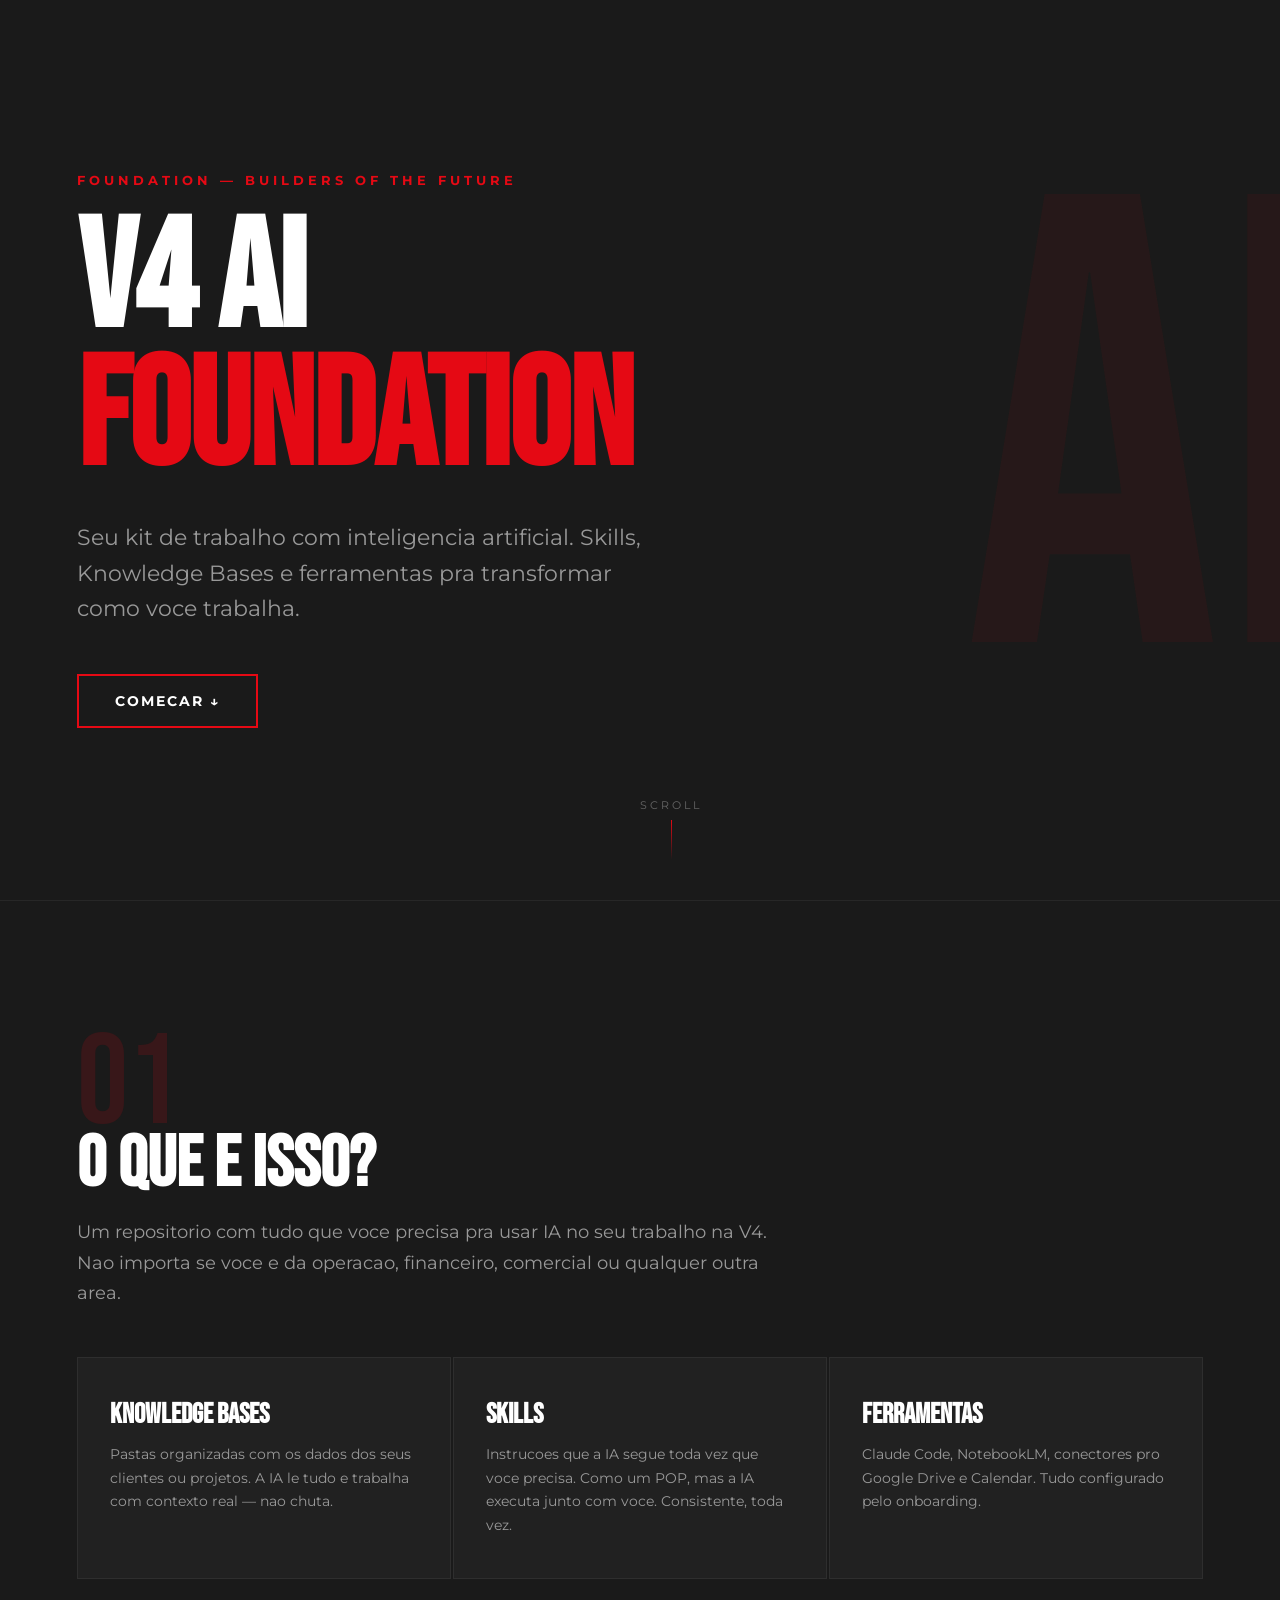
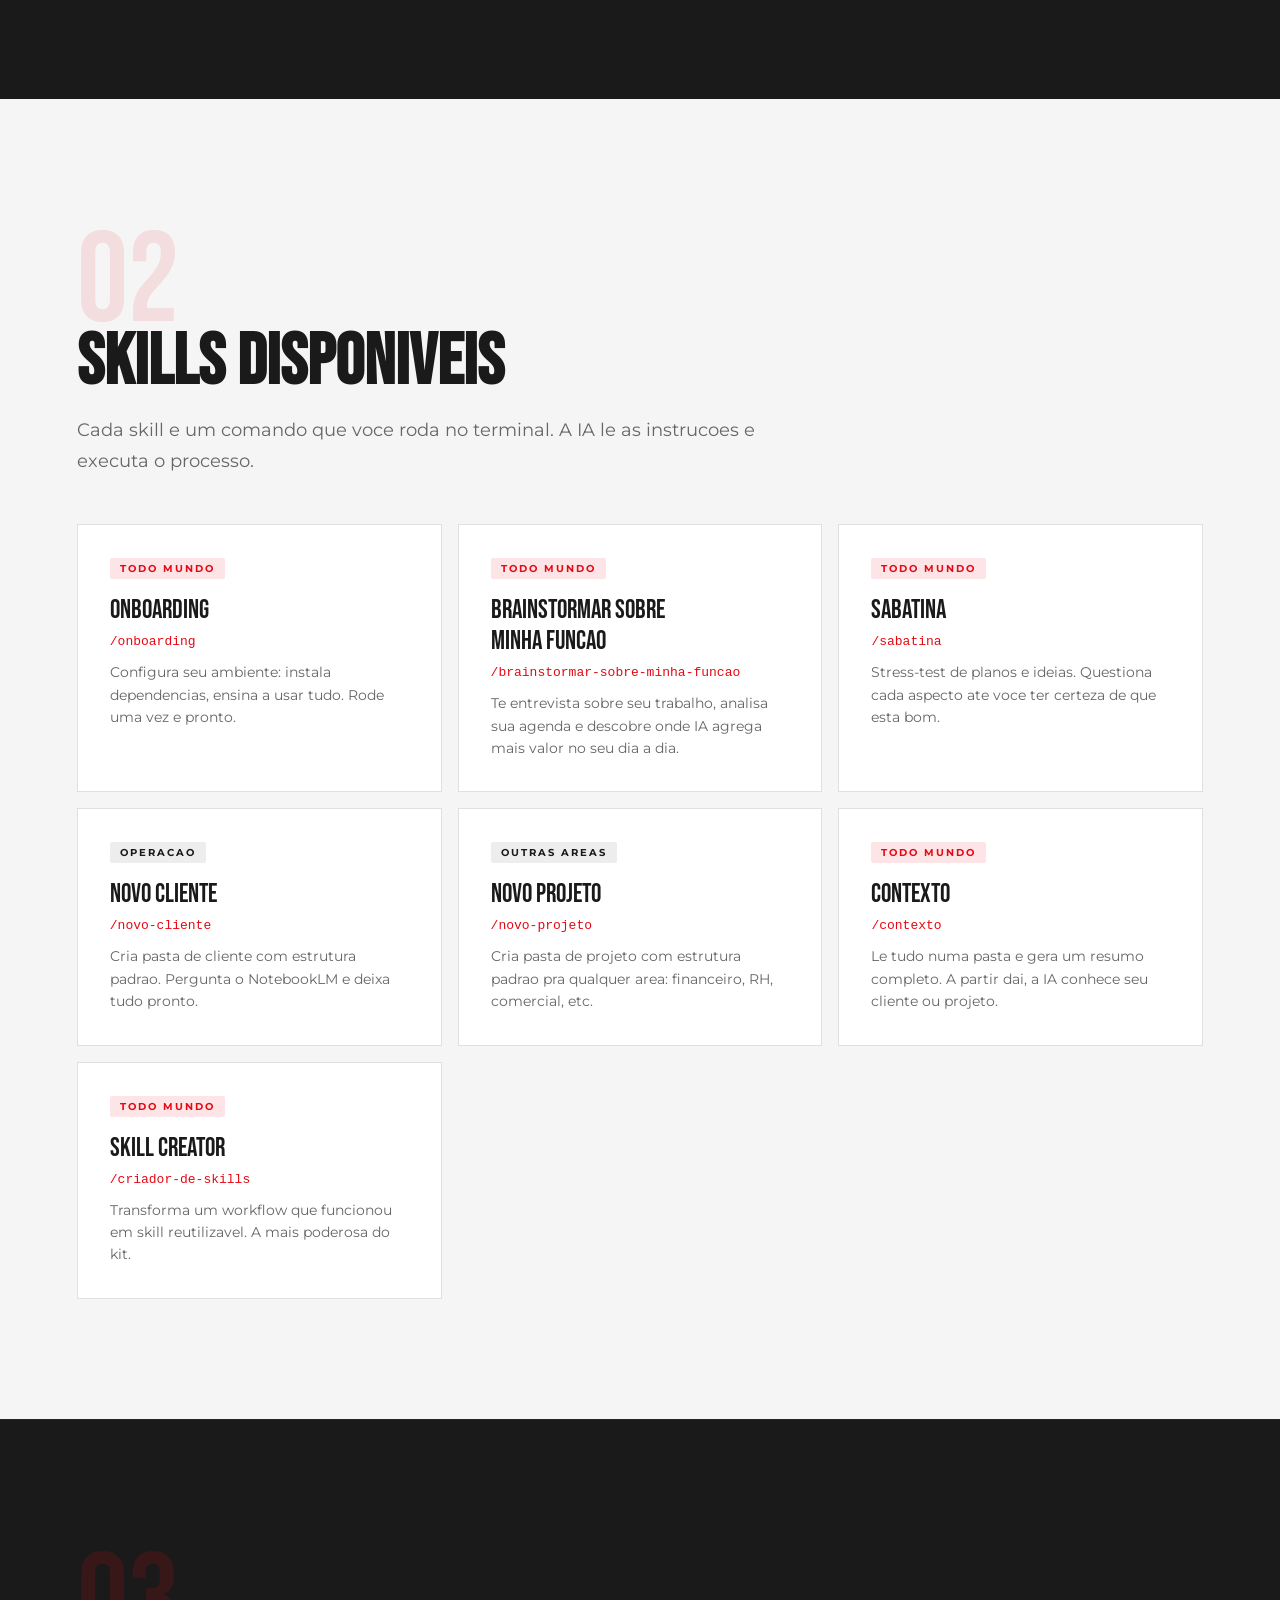
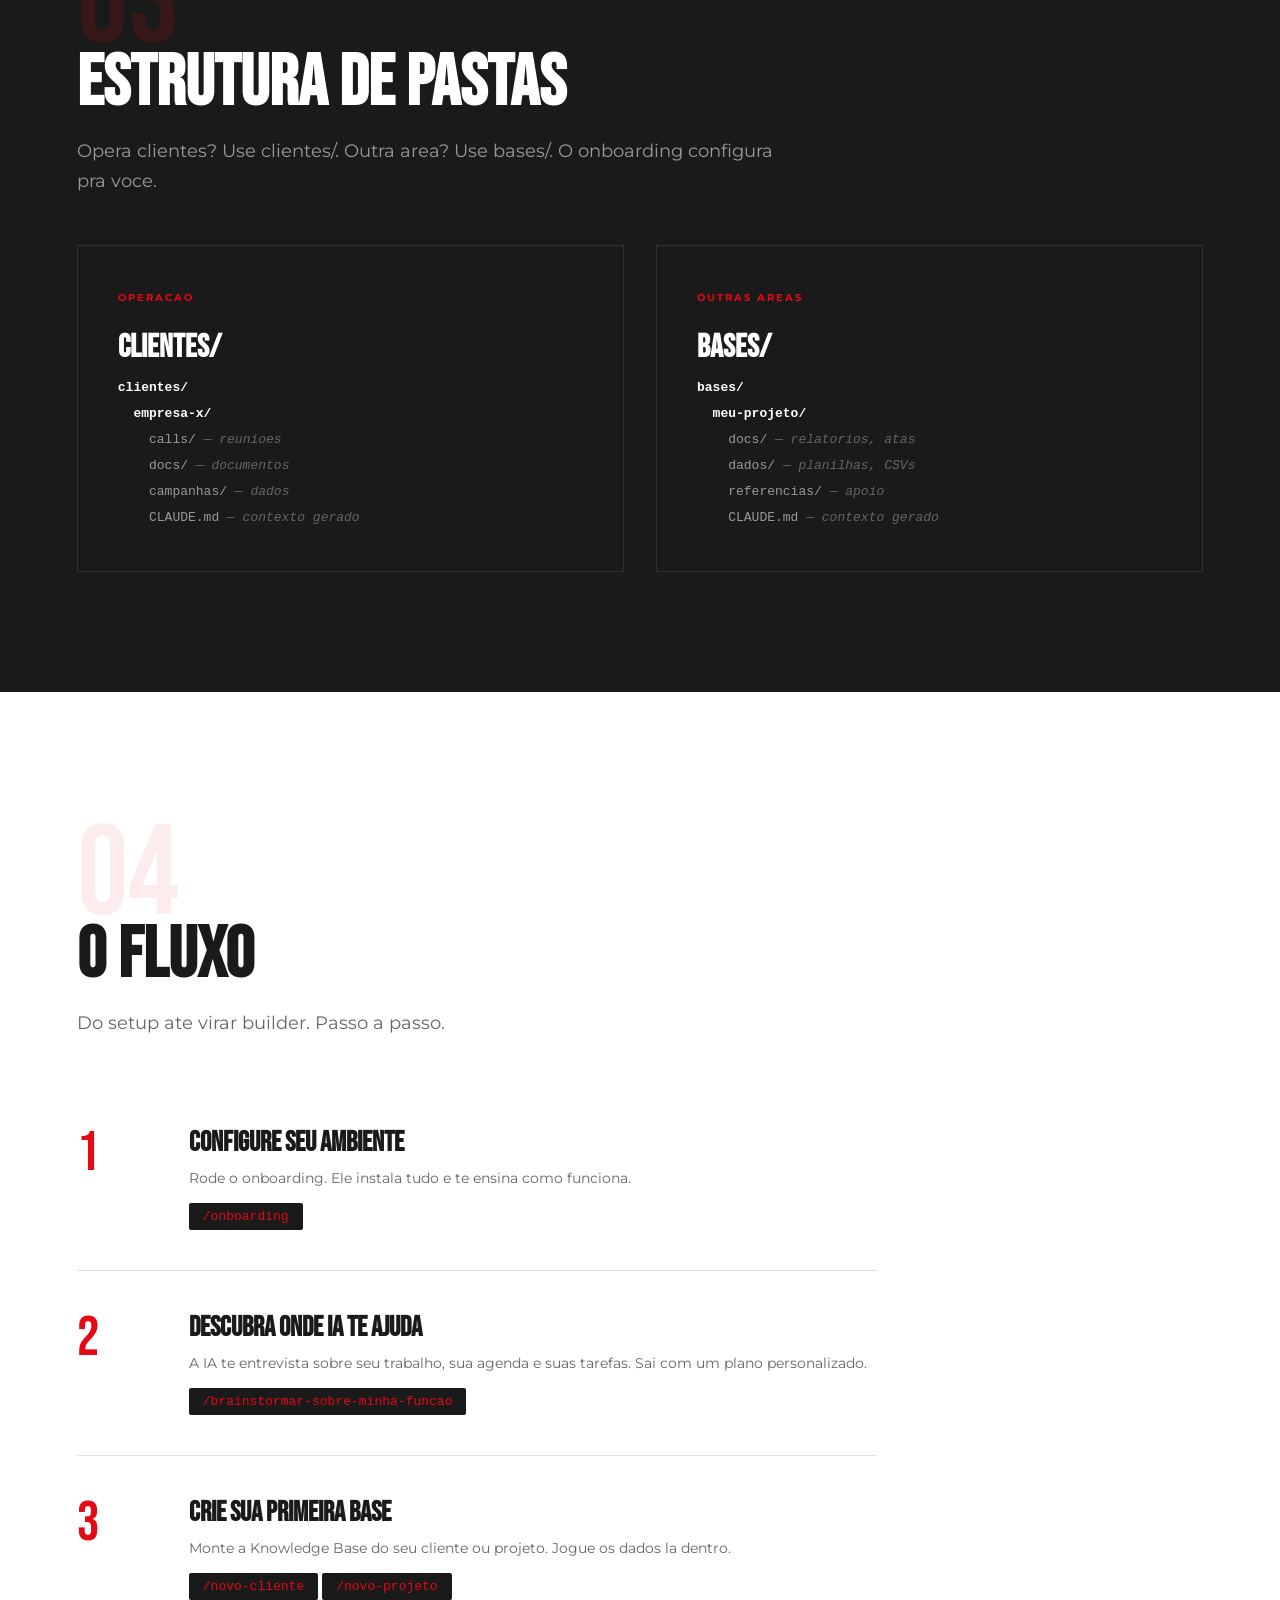
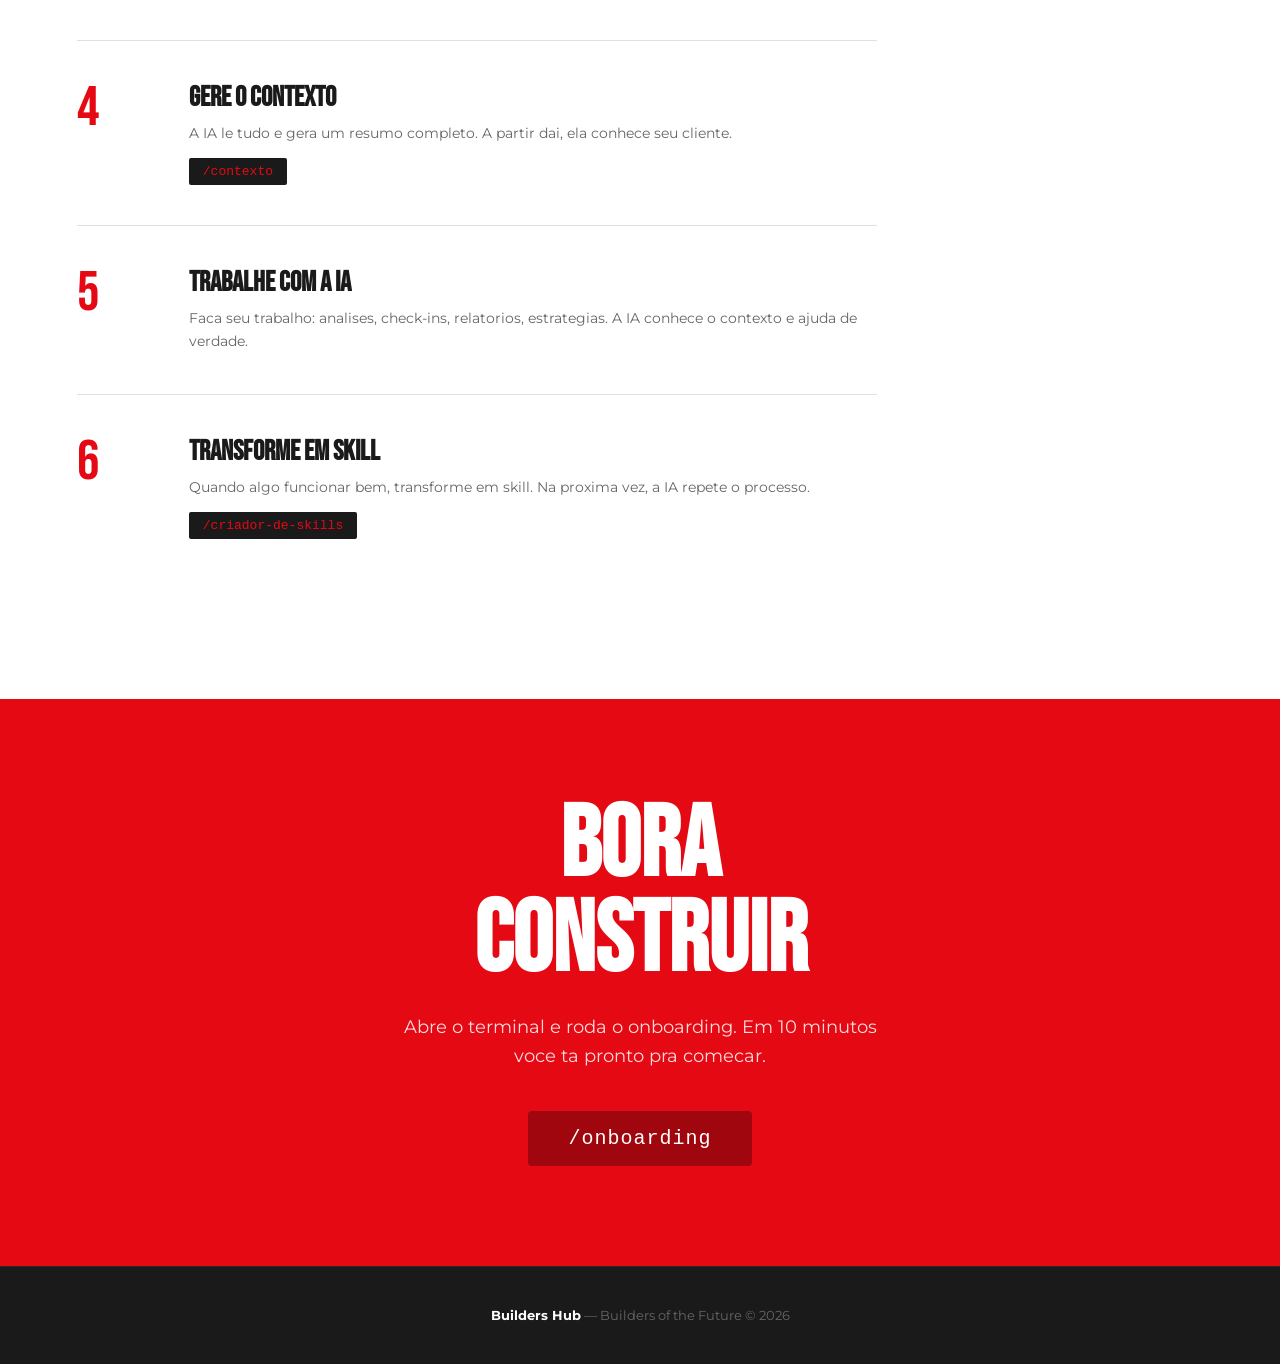
==== tutorial.html @ 8926af83 "chore: initial commit — Builders Hub Hub open-source de skills de IA da V4. Repositorio publico onde" ====
<!DOCTYPE html>
<html lang="pt-BR">
<head>
<meta charset="UTF-8">
<meta name="viewport" content="width=device-width, initial-scale=1.0">
<title>Builders Hub — Tutorial</title>
<link rel="preconnect" href="https://fonts.googleapis.com">
<link href="https://fonts.googleapis.com/css2?family=Bebas+Neue&family=Montserrat:wght@400;500;600;700;800&display=swap" rel="stylesheet">
<style>
  *, *::before, *::after { margin: 0; padding: 0; box-sizing: border-box; }

  :root {
    --white: #fff;
    --black: #1a1a1a;
    --red: #e50914;
    --gray-100: #f5f5f5;
    --gray-200: #e0e0e0;
    --gray-400: #999;
    --gray-600: #666;
    --gray-800: #333;
    --font-display: 'Bebas Neue', sans-serif;
    --font-body: 'Montserrat', sans-serif;
  }

  html { scroll-behavior: smooth; }

  body {
    font-family: var(--font-body);
    background: var(--black);
    color: var(--white);
    overflow-x: hidden;
    -webkit-font-smoothing: antialiased;
  }

  /* ═══════════ HERO ═══════════ */
  .hero {
    min-height: 100vh;
    display: flex;
    flex-direction: column;
    justify-content: center;
    padding: 60px clamp(24px, 6vw, 120px);
    position: relative;
    overflow: hidden;
  }

  .hero::before {
    content: 'AI';
    font-family: var(--font-display);
    font-size: clamp(300px, 50vw, 800px);
    color: rgba(229, 9, 20, 0.06);
    position: absolute;
    right: -5%;
    top: 50%;
    transform: translateY(-50%);
    line-height: 0.8;
    pointer-events: none;
    z-index: 0;
  }

  .hero-tag {
    font-family: var(--font-body);
    font-size: 13px;
    font-weight: 700;
    letter-spacing: 4px;
    text-transform: uppercase;
    color: var(--red);
    margin-bottom: 24px;
    position: relative;
    z-index: 1;
    opacity: 0;
    animation: fadeUp 0.6s ease forwards 0.2s;
  }

  .hero h1 {
    font-family: var(--font-display);
    font-size: clamp(64px, 12vw, 160px);
    line-height: 0.9;
    letter-spacing: -2px;
    position: relative;
    z-index: 1;
    opacity: 0;
    animation: fadeUp 0.6s ease forwards 0.4s;
  }

  .hero h1 span {
    display: block;
    color: var(--red);
  }

  .hero-desc {
    font-size: clamp(16px, 2vw, 22px);
    font-weight: 400;
    color: var(--gray-400);
    max-width: 600px;
    margin-top: 32px;
    line-height: 1.6;
    position: relative;
    z-index: 1;
    opacity: 0;
    animation: fadeUp 0.6s ease forwards 0.6s;
  }

  .hero-cta {
    margin-top: 48px;
    position: relative;
    z-index: 1;
    opacity: 0;
    animation: fadeUp 0.6s ease forwards 0.8s;
  }

  .hero-cta a {
    display: inline-flex;
    align-items: center;
    gap: 12px;
    font-family: var(--font-body);
    font-size: 14px;
    font-weight: 700;
    letter-spacing: 2px;
    text-transform: uppercase;
    color: var(--white);
    text-decoration: none;
    border: 2px solid var(--red);
    padding: 16px 36px;
    transition: all 0.3s ease;
  }

  .hero-cta a:hover {
    background: var(--red);
    transform: translateY(-2px);
  }

  .scroll-indicator {
    position: absolute;
    bottom: 40px;
    left: 50%;
    transform: translateX(-50%);
    display: flex;
    flex-direction: column;
    align-items: center;
    gap: 8px;
    opacity: 0;
    animation: fadeUp 0.6s ease forwards 1s;
  }

  .scroll-indicator span {
    font-size: 11px;
    letter-spacing: 3px;
    text-transform: uppercase;
    color: var(--gray-600);
  }

  .scroll-line {
    width: 1px;
    height: 40px;
    background: linear-gradient(to bottom, var(--red), transparent);
    animation: scrollPulse 2s ease infinite;
  }

  /* ═══════════ SECTIONS ═══════════ */
  section {
    padding: clamp(60px, 10vw, 120px) clamp(24px, 6vw, 120px);
  }

  .section-num {
    font-family: var(--font-display);
    font-size: clamp(80px, 10vw, 140px);
    color: rgba(229, 9, 20, 0.15);
    line-height: 1;
    margin-bottom: -20px;
  }

  .section-title {
    font-family: var(--font-display);
    font-size: clamp(36px, 6vw, 72px);
    line-height: 1;
    margin-bottom: 16px;
  }

  .section-subtitle {
    font-size: clamp(15px, 1.5vw, 18px);
    color: var(--gray-400);
    max-width: 700px;
    line-height: 1.7;
    margin-bottom: 48px;
  }

  /* ═══════════ WHAT IS ═══════════ */
  .what-is {
    background: var(--black);
    border-top: 1px solid rgba(255,255,255,0.06);
  }

  .what-is-grid {
    display: grid;
    grid-template-columns: repeat(auto-fit, minmax(280px, 1fr));
    gap: 2px;
    margin-top: 48px;
  }

  .what-is-card {
    background: rgba(255,255,255,0.03);
    padding: 40px 32px;
    border: 1px solid rgba(255,255,255,0.06);
    transition: all 0.3s ease;
  }

  .what-is-card:hover {
    background: rgba(229, 9, 20, 0.05);
    border-color: rgba(229, 9, 20, 0.2);
  }

  .what-is-card h3 {
    font-family: var(--font-display);
    font-size: 28px;
    margin-bottom: 12px;
  }

  .what-is-card p {
    font-size: 14px;
    color: var(--gray-400);
    line-height: 1.7;
  }

  /* ═══════════ SKILLS ═══════════ */
  .skills-section {
    background: var(--gray-100);
    color: var(--black);
  }

  .skills-section .section-num { color: rgba(229, 9, 20, 0.1); }
  .skills-section .section-subtitle { color: var(--gray-600); }

  .skills-grid {
    display: grid;
    grid-template-columns: repeat(auto-fill, minmax(320px, 1fr));
    gap: 16px;
  }

  .skill-card {
    background: var(--white);
    border: 1px solid var(--gray-200);
    padding: 32px;
    position: relative;
    overflow: hidden;
    transition: all 0.3s ease;
  }

  .skill-card:hover {
    border-color: var(--red);
    transform: translateY(-4px);
    box-shadow: 0 20px 60px rgba(0,0,0,0.08);
  }

  .skill-card::before {
    content: '';
    position: absolute;
    top: 0;
    left: 0;
    width: 4px;
    height: 100%;
    background: var(--red);
    transform: scaleY(0);
    transition: transform 0.3s ease;
    transform-origin: top;
  }

  .skill-card:hover::before { transform: scaleY(1); }

  .skill-tag {
    display: inline-block;
    font-size: 10px;
    font-weight: 700;
    letter-spacing: 2px;
    text-transform: uppercase;
    padding: 4px 10px;
    border-radius: 2px;
    margin-bottom: 16px;
  }

  .tag-todos { background: rgba(229, 9, 20, 0.1); color: var(--red); }
  .tag-ops { background: rgba(26, 26, 26, 0.08); color: var(--black); }
  .tag-avancado { background: rgba(229, 9, 20, 0.05); color: var(--gray-600); }

  .skill-name {
    font-family: var(--font-display);
    font-size: 26px;
    color: var(--black);
    margin-bottom: 8px;
  }

  .skill-cmd {
    font-family: 'SF Mono', 'Fira Code', monospace;
    font-size: 13px;
    color: var(--red);
    margin-bottom: 12px;
  }

  .skill-desc {
    font-size: 14px;
    color: var(--gray-600);
    line-height: 1.6;
  }

  /* ═══════════ STRUCTURE ═══════════ */
  .structure-section {
    background: var(--black);
    border-top: 1px solid rgba(255,255,255,0.06);
  }

  .structure-visual {
    display: grid;
    grid-template-columns: 1fr 1fr;
    gap: 32px;
    margin-top: 48px;
  }

  @media (max-width: 768px) { .structure-visual { grid-template-columns: 1fr; } }

  .structure-box {
    border: 1px solid rgba(255,255,255,0.1);
    padding: 40px;
    position: relative;
  }

  .structure-box h3 {
    font-family: var(--font-display);
    font-size: 32px;
    margin-bottom: 8px;
  }

  .structure-box .tag {
    display: inline-block;
    font-size: 10px;
    font-weight: 700;
    letter-spacing: 2px;
    text-transform: uppercase;
    color: var(--red);
    margin-bottom: 24px;
  }

  .folder-tree {
    font-family: 'SF Mono', 'Fira Code', monospace;
    font-size: 13px;
    line-height: 2;
    color: var(--gray-400);
  }

  .folder-tree .folder { color: var(--white); font-weight: 600; }
  .folder-tree .comment { color: var(--gray-600); font-style: italic; }

  /* ═══════════ FLOW ═══════════ */
  .flow-section {
    background: var(--white);
    color: var(--black);
  }

  .flow-section .section-num { color: rgba(229, 9, 20, 0.08); }
  .flow-section .section-subtitle { color: var(--gray-600); }

  .flow-steps {
    display: flex;
    flex-direction: column;
    gap: 0;
    margin-top: 48px;
    max-width: 800px;
  }

  .flow-step {
    display: grid;
    grid-template-columns: 80px 1fr;
    gap: 32px;
    padding: 40px 0;
    border-bottom: 1px solid var(--gray-200);
    position: relative;
  }

  .flow-step:last-child { border-bottom: none; }

  .step-num {
    font-family: var(--font-display);
    font-size: 56px;
    color: var(--red);
    line-height: 1;
  }

  .step-content h3 {
    font-family: var(--font-display);
    font-size: 28px;
    margin-bottom: 8px;
  }

  .step-content p {
    font-size: 14px;
    color: var(--gray-600);
    line-height: 1.7;
  }

  .step-cmd {
    display: inline-block;
    font-family: 'SF Mono', 'Fira Code', monospace;
    font-size: 13px;
    background: var(--black);
    color: var(--red);
    padding: 6px 14px;
    margin-top: 12px;
    border-radius: 2px;
  }

  /* ═══════════ CTA ═══════════ */
  .cta-section {
    background: var(--red);
    color: var(--white);
    text-align: center;
    padding: 100px clamp(24px, 6vw, 120px);
  }

  .cta-section h2 {
    font-family: var(--font-display);
    font-size: clamp(48px, 8vw, 100px);
    line-height: 0.95;
    margin-bottom: 24px;
  }

  .cta-section p {
    font-size: 18px;
    opacity: 0.85;
    max-width: 500px;
    margin: 0 auto 40px;
    line-height: 1.6;
  }

  .cta-cmd {
    font-family: 'SF Mono', 'Fira Code', monospace;
    font-size: 20px;
    background: rgba(0,0,0,0.3);
    display: inline-block;
    padding: 16px 40px;
    border-radius: 4px;
    letter-spacing: 1px;
  }

  /* ═══════════ FOOTER ═══════════ */
  footer {
    background: var(--black);
    border-top: 1px solid rgba(255,255,255,0.06);
    padding: 40px clamp(24px, 6vw, 120px);
    text-align: center;
    font-size: 13px;
    color: var(--gray-600);
  }

  footer strong { color: var(--white); }

  /* ═══════════ ANIMATIONS ═══════════ */
  @keyframes fadeUp {
    from { opacity: 0; transform: translateY(30px); }
    to { opacity: 1; transform: translateY(0); }
  }

  @keyframes scrollPulse {
    0%, 100% { opacity: 0.3; }
    50% { opacity: 1; }
  }

  .reveal {
    opacity: 0;
    transform: translateY(40px);
    transition: all 0.7s cubic-bezier(0.16, 1, 0.3, 1);
  }

  .reveal.visible {
    opacity: 1;
    transform: translateY(0);
  }
</style>
</head>
<body>

<!-- ═══════════ HERO ═══════════ -->
<div class="hero">
  <div class="hero-tag">Foundation — Builders of the Future</div>
  <h1>V4 AI<span>FOUNDATION</span></h1>
  <p class="hero-desc">Seu kit de trabalho com inteligencia artificial. Skills, Knowledge Bases e ferramentas pra transformar como voce trabalha.</p>
  <div class="hero-cta">
    <a href="#oque">Comecar &darr;</a>
  </div>
  <div class="scroll-indicator">
    <span>Scroll</span>
    <div class="scroll-line"></div>
  </div>
</div>

<!-- ═══════════ O QUE E ═══════════ -->
<section class="what-is" id="oque">
  <div class="reveal">
    <div class="section-num">01</div>
    <h2 class="section-title">O que e isso?</h2>
    <p class="section-subtitle">Um repositorio com tudo que voce precisa pra usar IA no seu trabalho na V4. Nao importa se voce e da operacao, financeiro, comercial ou qualquer outra area.</p>
  </div>
  <div class="what-is-grid reveal">
    <div class="what-is-card">
      <h3>Knowledge Bases</h3>
      <p>Pastas organizadas com os dados dos seus clientes ou projetos. A IA le tudo e trabalha com contexto real — nao chuta.</p>
    </div>
    <div class="what-is-card">
      <h3>Skills</h3>
      <p>Instrucoes que a IA segue toda vez que voce precisa. Como um POP, mas a IA executa junto com voce. Consistente, toda vez.</p>
    </div>
    <div class="what-is-card">
      <h3>Ferramentas</h3>
      <p>Claude Code, NotebookLM, conectores pro Google Drive e Calendar. Tudo configurado pelo onboarding.</p>
    </div>
  </div>
</section>

<!-- ═══════════ SKILLS ═══════════ -->
<section class="skills-section" id="skills">
  <div class="reveal">
    <div class="section-num">02</div>
    <h2 class="section-title">Skills Disponiveis</h2>
    <p class="section-subtitle">Cada skill e um comando que voce roda no terminal. A IA le as instrucoes e executa o processo.</p>
  </div>
  <div class="skills-grid reveal">
    <div class="skill-card">
      <span class="skill-tag tag-todos">Todo mundo</span>
      <div class="skill-name">Onboarding</div>
      <div class="skill-cmd">/onboarding</div>
      <p class="skill-desc">Configura seu ambiente: instala dependencias, ensina a usar tudo. Rode uma vez e pronto.</p>
    </div>
    <div class="skill-card">
      <span class="skill-tag tag-todos">Todo mundo</span>
      <div class="skill-name">Brainstormar sobre<br>Minha Funcao</div>
      <div class="skill-cmd">/brainstormar-sobre-minha-funcao</div>
      <p class="skill-desc">Te entrevista sobre seu trabalho, analisa sua agenda e descobre onde IA agrega mais valor no seu dia a dia.</p>
    </div>
    <div class="skill-card">
      <span class="skill-tag tag-todos">Todo mundo</span>
      <div class="skill-name">Sabatina</div>
      <div class="skill-cmd">/sabatina</div>
      <p class="skill-desc">Stress-test de planos e ideias. Questiona cada aspecto ate voce ter certeza de que esta bom.</p>
    </div>
    <div class="skill-card">
      <span class="skill-tag tag-ops">Operacao</span>
      <div class="skill-name">Novo Cliente</div>
      <div class="skill-cmd">/novo-cliente</div>
      <p class="skill-desc">Cria pasta de cliente com estrutura padrao. Pergunta o NotebookLM e deixa tudo pronto.</p>
    </div>
    <div class="skill-card">
      <span class="skill-tag tag-ops">Outras areas</span>
      <div class="skill-name">Novo Projeto</div>
      <div class="skill-cmd">/novo-projeto</div>
      <p class="skill-desc">Cria pasta de projeto com estrutura padrao pra qualquer area: financeiro, RH, comercial, etc.</p>
    </div>
    <div class="skill-card">
      <span class="skill-tag tag-todos">Todo mundo</span>
      <div class="skill-name">Contexto</div>
      <div class="skill-cmd">/contexto</div>
      <p class="skill-desc">Le tudo numa pasta e gera um resumo completo. A partir dai, a IA conhece seu cliente ou projeto.</p>
    </div>
    <div class="skill-card">
      <span class="skill-tag tag-todos">Todo mundo</span>
      <div class="skill-name">Skill Creator</div>
      <div class="skill-cmd">/criador-de-skills</div>
      <p class="skill-desc">Transforma um workflow que funcionou em skill reutilizavel. A mais poderosa do kit.</p>
    </div>
  </div>
</section>

<!-- ═══════════ STRUCTURE ═══════════ -->
<section class="structure-section" id="estrutura">
  <div class="reveal">
    <div class="section-num">03</div>
    <h2 class="section-title">Estrutura de Pastas</h2>
    <p class="section-subtitle">Opera clientes? Use clientes/. Outra area? Use bases/. O onboarding configura pra voce.</p>
  </div>
  <div class="structure-visual reveal">
    <div class="structure-box">
      <span class="tag">Operacao</span>
      <h3>clientes/</h3>
      <div class="folder-tree">
        <span class="folder">clientes/</span><br>
        &nbsp;&nbsp;<span class="folder">empresa-x/</span><br>
        &nbsp;&nbsp;&nbsp;&nbsp;calls/ <span class="comment">— reunioes</span><br>
        &nbsp;&nbsp;&nbsp;&nbsp;docs/ <span class="comment">— documentos</span><br>
        &nbsp;&nbsp;&nbsp;&nbsp;campanhas/ <span class="comment">— dados</span><br>
        &nbsp;&nbsp;&nbsp;&nbsp;CLAUDE.md <span class="comment">— contexto gerado</span>
      </div>
    </div>
    <div class="structure-box">
      <span class="tag">Outras Areas</span>
      <h3>bases/</h3>
      <div class="folder-tree">
        <span class="folder">bases/</span><br>
        &nbsp;&nbsp;<span class="folder">meu-projeto/</span><br>
        &nbsp;&nbsp;&nbsp;&nbsp;docs/ <span class="comment">— relatorios, atas</span><br>
        &nbsp;&nbsp;&nbsp;&nbsp;dados/ <span class="comment">— planilhas, CSVs</span><br>
        &nbsp;&nbsp;&nbsp;&nbsp;referencias/ <span class="comment">— apoio</span><br>
        &nbsp;&nbsp;&nbsp;&nbsp;CLAUDE.md <span class="comment">— contexto gerado</span>
      </div>
    </div>
  </div>
</section>

<!-- ═══════════ FLOW ═══════════ -->
<section class="flow-section" id="fluxo">
  <div class="reveal">
    <div class="section-num">04</div>
    <h2 class="section-title">O Fluxo</h2>
    <p class="section-subtitle">Do setup ate virar builder. Passo a passo.</p>
  </div>
  <div class="flow-steps reveal">
    <div class="flow-step">
      <div class="step-num">1</div>
      <div class="step-content">
        <h3>Configure seu ambiente</h3>
        <p>Rode o onboarding. Ele instala tudo e te ensina como funciona.</p>
        <span class="step-cmd">/onboarding</span>
      </div>
    </div>
    <div class="flow-step">
      <div class="step-num">2</div>
      <div class="step-content">
        <h3>Descubra onde IA te ajuda</h3>
        <p>A IA te entrevista sobre seu trabalho, sua agenda e suas tarefas. Sai com um plano personalizado.</p>
        <span class="step-cmd">/brainstormar-sobre-minha-funcao</span>
      </div>
    </div>
    <div class="flow-step">
      <div class="step-num">3</div>
      <div class="step-content">
        <h3>Crie sua primeira base</h3>
        <p>Monte a Knowledge Base do seu cliente ou projeto. Jogue os dados la dentro.</p>
        <span class="step-cmd">/novo-cliente</span> <span class="step-cmd">/novo-projeto</span>
      </div>
    </div>
    <div class="flow-step">
      <div class="step-num">4</div>
      <div class="step-content">
        <h3>Gere o contexto</h3>
        <p>A IA le tudo e gera um resumo completo. A partir dai, ela conhece seu cliente.</p>
        <span class="step-cmd">/contexto</span>
      </div>
    </div>
    <div class="flow-step">
      <div class="step-num">5</div>
      <div class="step-content">
        <h3>Trabalhe com a IA</h3>
        <p>Faca seu trabalho: analises, check-ins, relatorios, estrategias. A IA conhece o contexto e ajuda de verdade.</p>
      </div>
    </div>
    <div class="flow-step">
      <div class="step-num">6</div>
      <div class="step-content">
        <h3>Transforme em skill</h3>
        <p>Quando algo funcionar bem, transforme em skill. Na proxima vez, a IA repete o processo.</p>
        <span class="step-cmd">/criador-de-skills</span>
      </div>
    </div>
  </div>
</section>

<!-- ═══════════ CTA ═══════════ -->
<section class="cta-section">
  <div class="reveal">
    <h2>Bora<br>Construir</h2>
    <p>Abre o terminal e roda o onboarding. Em 10 minutos voce ta pronto pra comecar.</p>
    <div class="cta-cmd">/onboarding</div>
  </div>
</section>

<!-- ═══════════ FOOTER ═══════════ -->
<footer>
  <strong>Builders Hub</strong> — Builders of the Future &copy; 2026
</footer>

<script>
  // Scroll reveal
  const reveals = document.querySelectorAll('.reveal');
  const observer = new IntersectionObserver((entries) => {
    entries.forEach((entry, i) => {
      if (entry.isIntersecting) {
        setTimeout(() => entry.target.classList.add('visible'), i * 100);
        observer.unobserve(entry.target);
      }
    });
  }, { threshold: 0.15 });
  reveals.forEach(el => observer.observe(el));
</script>
</body>
</html>
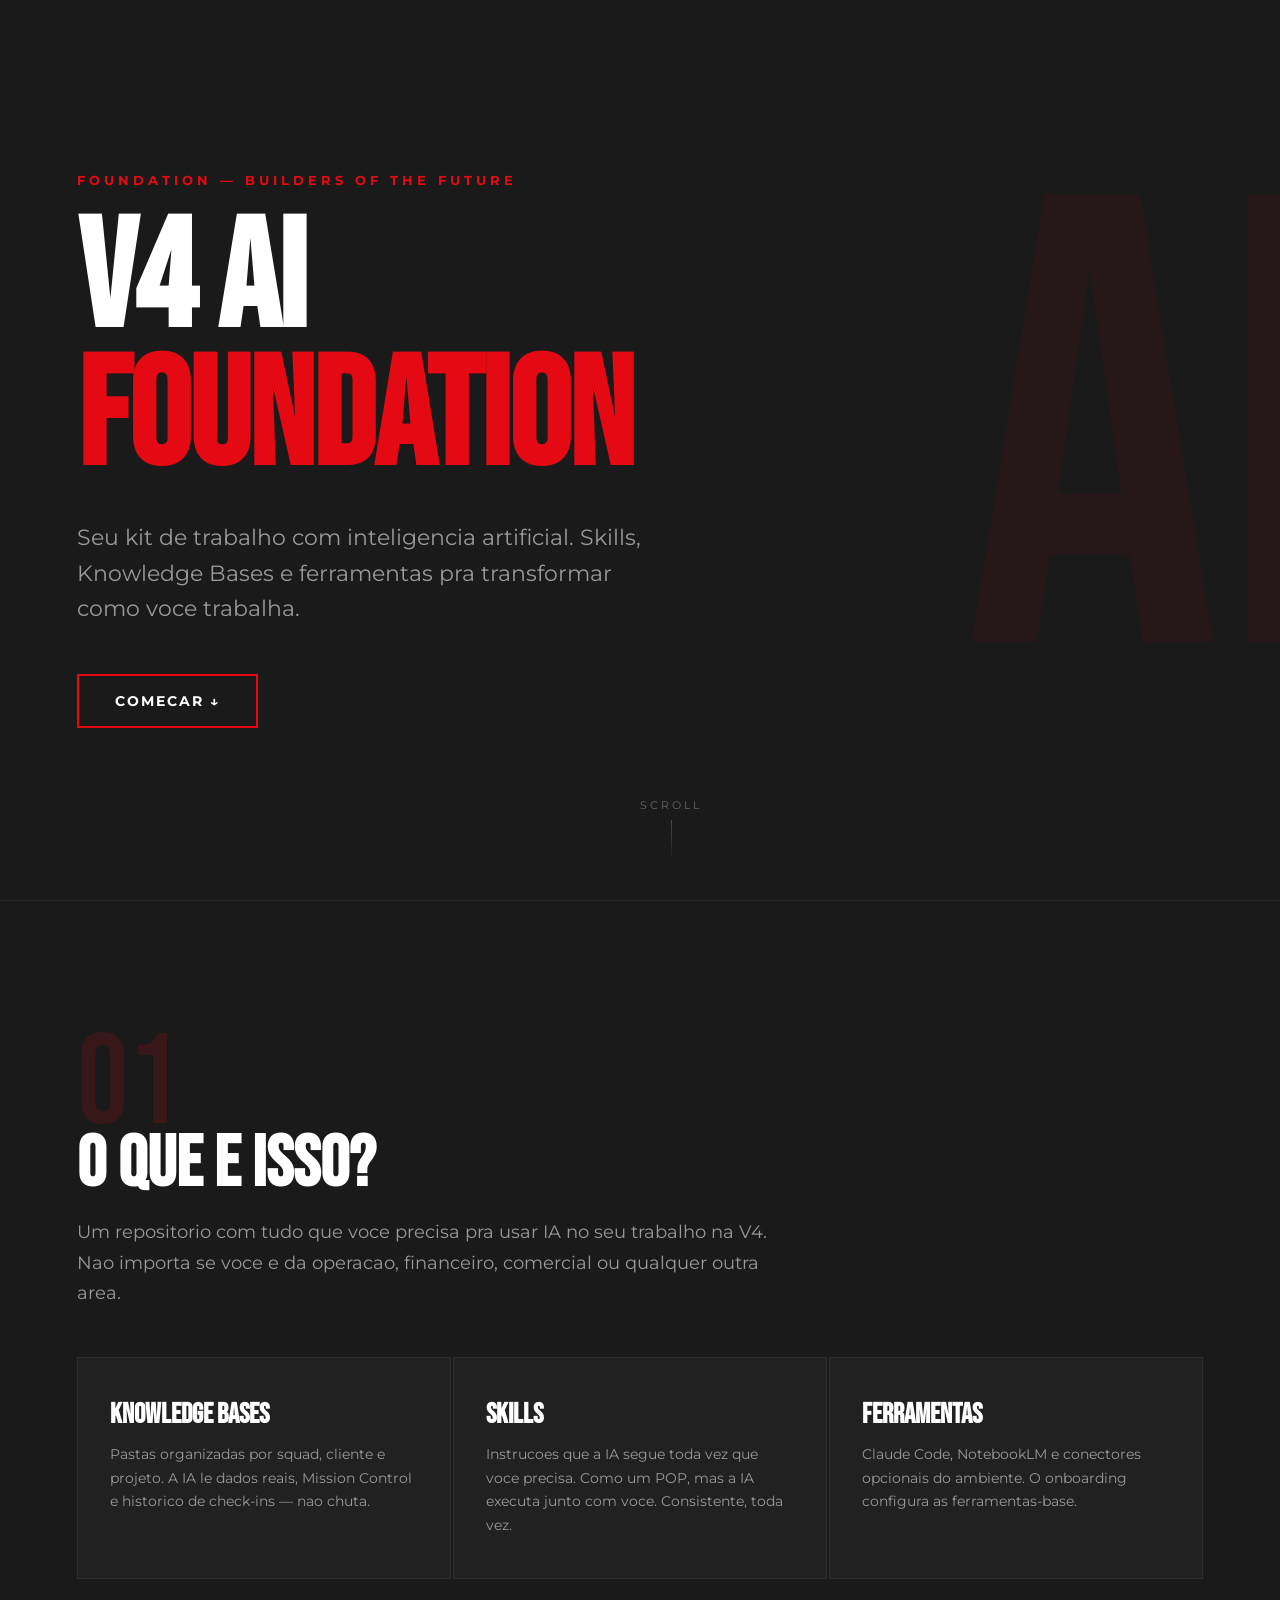
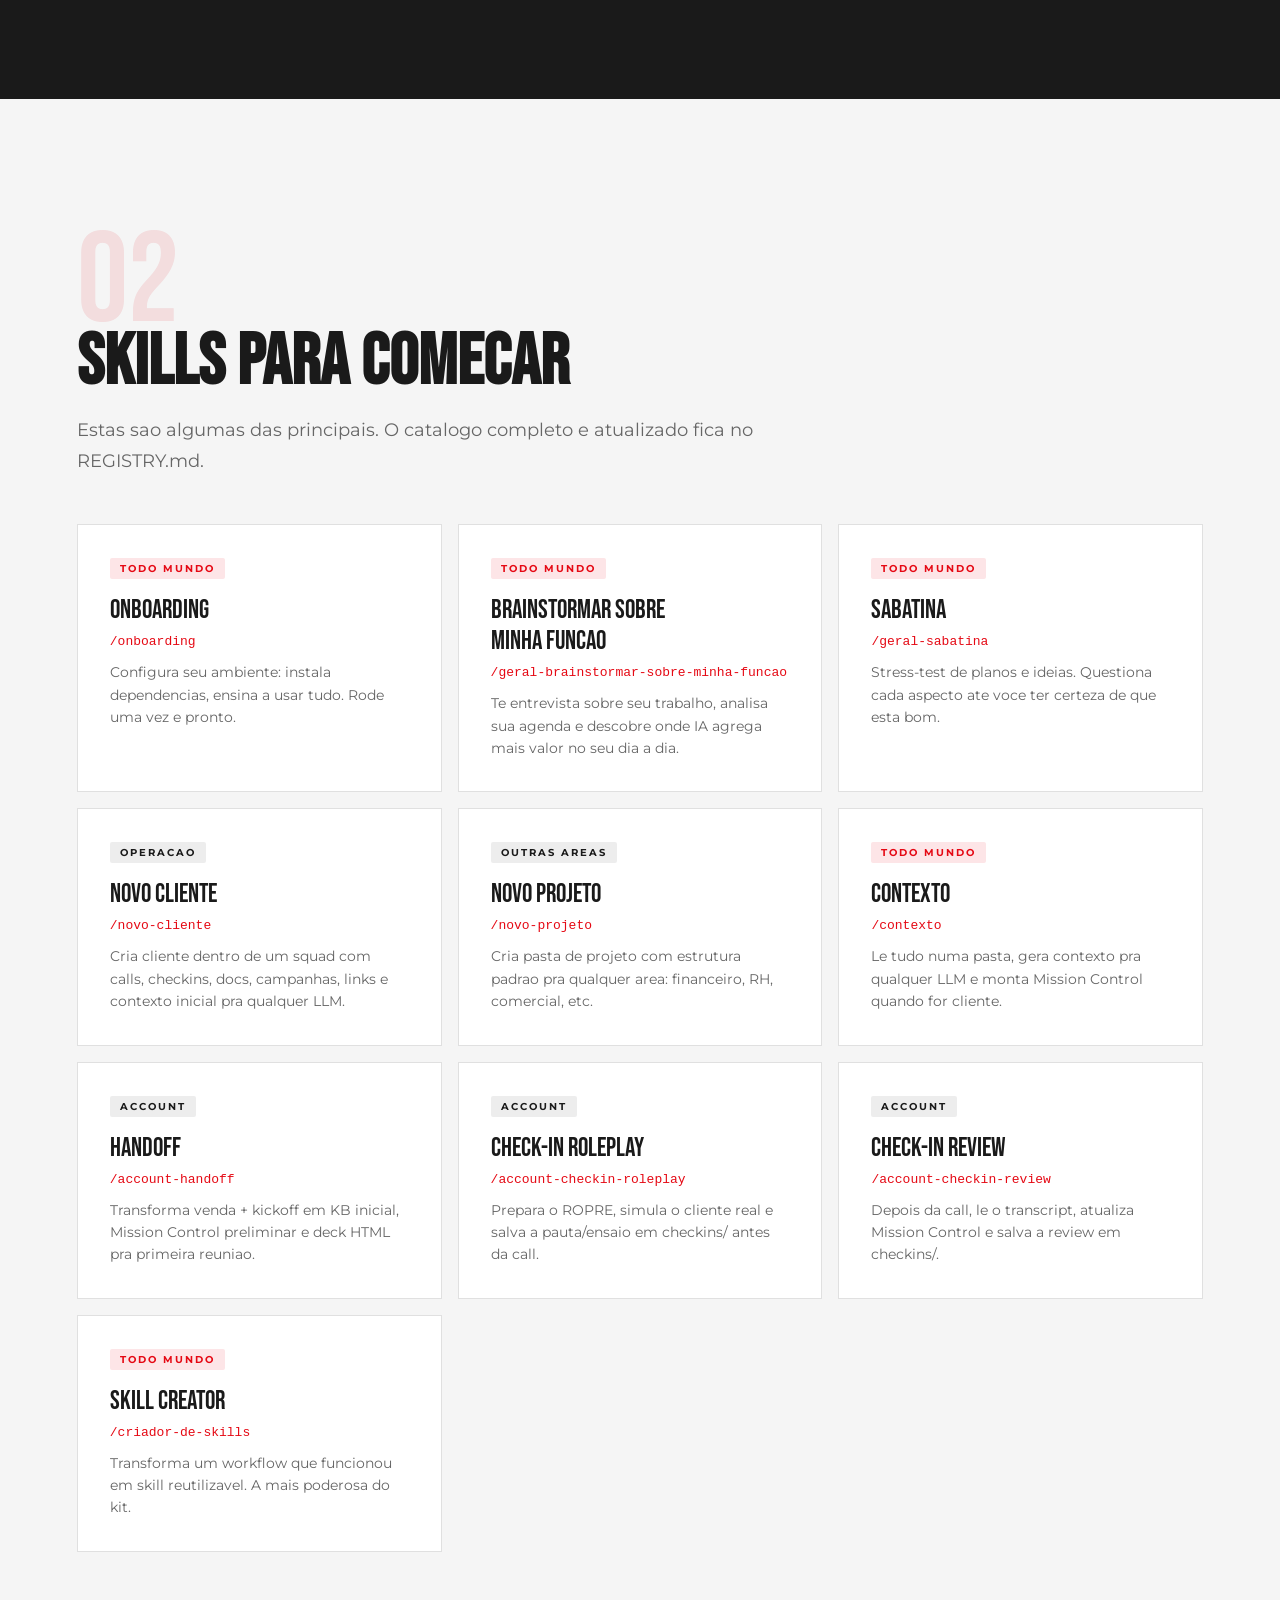
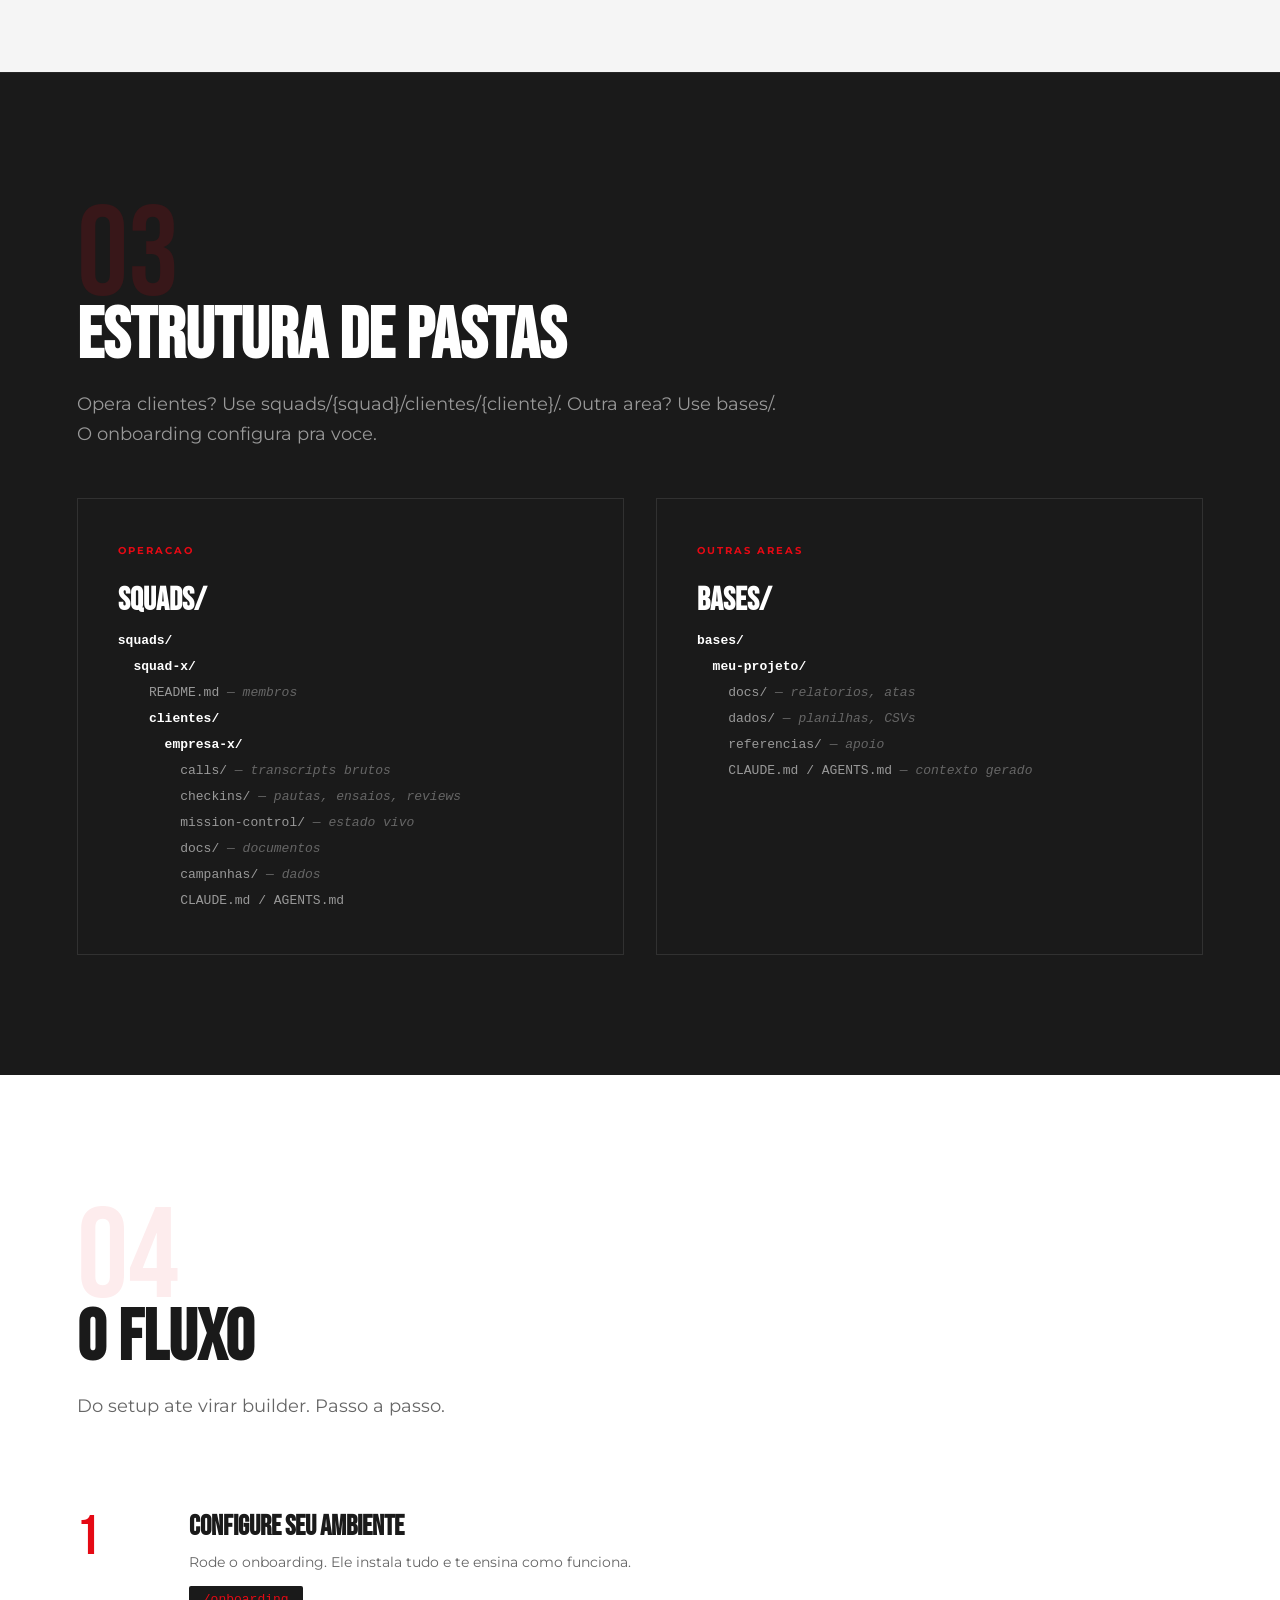
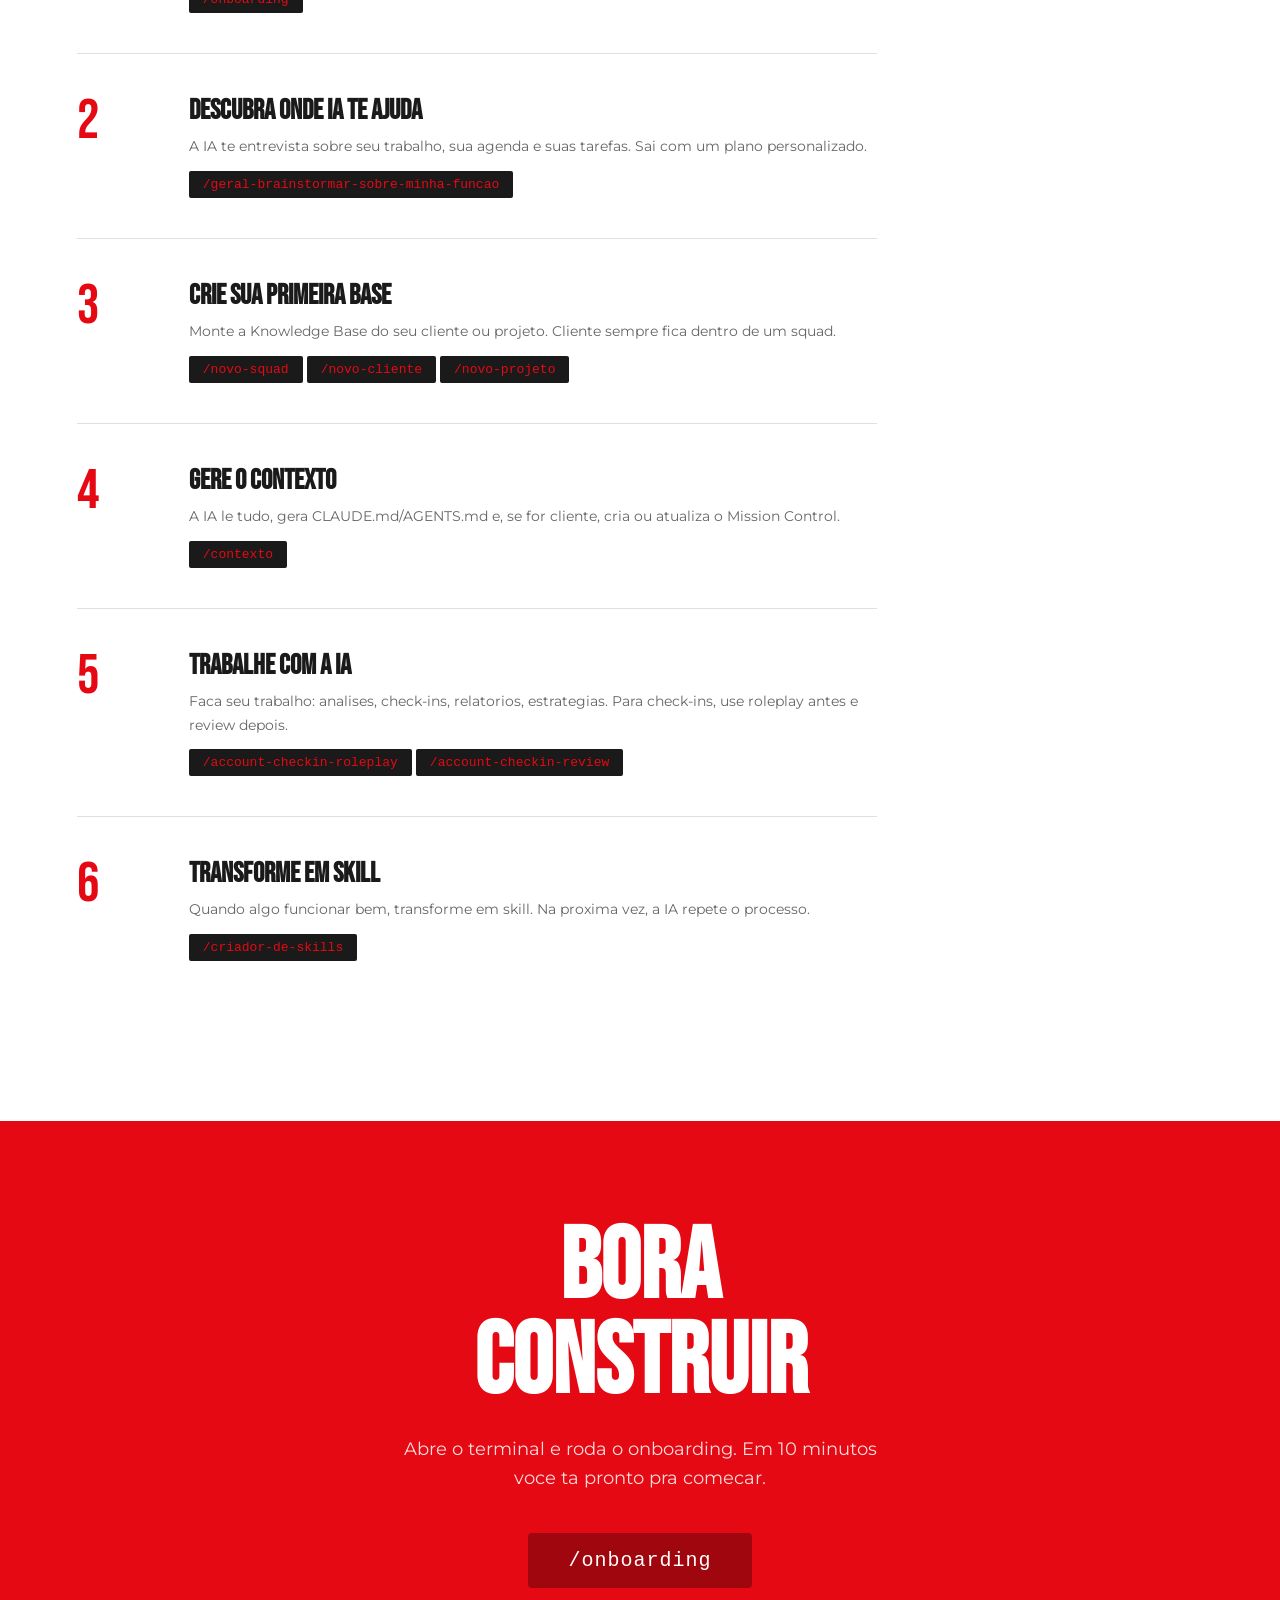
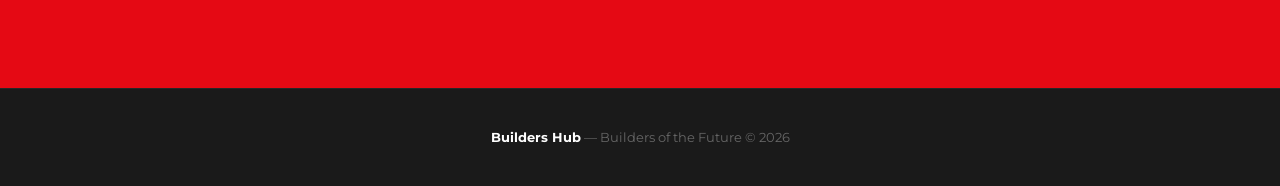
==== commit 64fa14e4: "Merge 3c1a473db712a6beb71efe66c66465183e5eaa1d into c31a4689e93dfec7e4d55083d5547a5bcf251a23" ====
--- a/tutorial.html
+++ b/tutorial.html
@@ -500,7 +500,7 @@
   <div class="what-is-grid reveal">
     <div class="what-is-card">
       <h3>Knowledge Bases</h3>
-      <p>Pastas organizadas com os dados dos seus clientes ou projetos. A IA le tudo e trabalha com contexto real — nao chuta.</p>
+      <p>Pastas organizadas por squad, cliente e projeto. A IA le dados reais, Mission Control e historico de check-ins — nao chuta.</p>
     </div>
     <div class="what-is-card">
       <h3>Skills</h3>
@@ -508,7 +508,7 @@
     </div>
     <div class="what-is-card">
       <h3>Ferramentas</h3>
-      <p>Claude Code, NotebookLM, conectores pro Google Drive e Calendar. Tudo configurado pelo onboarding.</p>
+      <p>Claude Code, NotebookLM e conectores opcionais do ambiente. O onboarding configura as ferramentas-base.</p>
     </div>
   </div>
 </section>
@@ -517,8 +517,8 @@
 <section class="skills-section" id="skills">
   <div class="reveal">
     <div class="section-num">02</div>
-    <h2 class="section-title">Skills Disponiveis</h2>
-    <p class="section-subtitle">Cada skill e um comando que voce roda no terminal. A IA le as instrucoes e executa o processo.</p>
+    <h2 class="section-title">Skills para Comecar</h2>
+    <p class="section-subtitle">Estas sao algumas das principais. O catalogo completo e atualizado fica no REGISTRY.md.</p>
   </div>
   <div class="skills-grid reveal">
     <div class="skill-card">
@@ -530,20 +530,20 @@
     <div class="skill-card">
       <span class="skill-tag tag-todos">Todo mundo</span>
       <div class="skill-name">Brainstormar sobre<br>Minha Funcao</div>
-      <div class="skill-cmd">/brainstormar-sobre-minha-funcao</div>
+      <div class="skill-cmd">/geral-brainstormar-sobre-minha-funcao</div>
       <p class="skill-desc">Te entrevista sobre seu trabalho, analisa sua agenda e descobre onde IA agrega mais valor no seu dia a dia.</p>
     </div>
     <div class="skill-card">
       <span class="skill-tag tag-todos">Todo mundo</span>
       <div class="skill-name">Sabatina</div>
-      <div class="skill-cmd">/sabatina</div>
+      <div class="skill-cmd">/geral-sabatina</div>
       <p class="skill-desc">Stress-test de planos e ideias. Questiona cada aspecto ate voce ter certeza de que esta bom.</p>
     </div>
     <div class="skill-card">
       <span class="skill-tag tag-ops">Operacao</span>
       <div class="skill-name">Novo Cliente</div>
       <div class="skill-cmd">/novo-cliente</div>
-      <p class="skill-desc">Cria pasta de cliente com estrutura padrao. Pergunta o NotebookLM e deixa tudo pronto.</p>
+      <p class="skill-desc">Cria cliente dentro de um squad com calls, checkins, docs, campanhas, links e contexto inicial pra qualquer LLM.</p>
     </div>
     <div class="skill-card">
       <span class="skill-tag tag-ops">Outras areas</span>
@@ -555,7 +555,25 @@
       <span class="skill-tag tag-todos">Todo mundo</span>
       <div class="skill-name">Contexto</div>
       <div class="skill-cmd">/contexto</div>
-      <p class="skill-desc">Le tudo numa pasta e gera um resumo completo. A partir dai, a IA conhece seu cliente ou projeto.</p>
+      <p class="skill-desc">Le tudo numa pasta, gera contexto pra qualquer LLM e monta Mission Control quando for cliente.</p>
+    </div>
+    <div class="skill-card">
+      <span class="skill-tag tag-ops">Account</span>
+      <div class="skill-name">Handoff</div>
+      <div class="skill-cmd">/account-handoff</div>
+      <p class="skill-desc">Transforma venda + kickoff em KB inicial, Mission Control preliminar e deck HTML pra primeira reuniao.</p>
+    </div>
+    <div class="skill-card">
+      <span class="skill-tag tag-ops">Account</span>
+      <div class="skill-name">Check-in Roleplay</div>
+      <div class="skill-cmd">/account-checkin-roleplay</div>
+      <p class="skill-desc">Prepara o ROPRE, simula o cliente real e salva a pauta/ensaio em checkins/ antes da call.</p>
+    </div>
+    <div class="skill-card">
+      <span class="skill-tag tag-ops">Account</span>
+      <div class="skill-name">Check-in Review</div>
+      <div class="skill-cmd">/account-checkin-review</div>
+      <p class="skill-desc">Depois da call, le o transcript, atualiza Mission Control e salva a review em checkins/.</p>
     </div>
     <div class="skill-card">
       <span class="skill-tag tag-todos">Todo mundo</span>
@@ -571,19 +589,24 @@
   <div class="reveal">
     <div class="section-num">03</div>
     <h2 class="section-title">Estrutura de Pastas</h2>
-    <p class="section-subtitle">Opera clientes? Use clientes/. Outra area? Use bases/. O onboarding configura pra voce.</p>
+    <p class="section-subtitle">Opera clientes? Use squads/{squad}/clientes/{cliente}/. Outra area? Use bases/. O onboarding configura pra voce.</p>
   </div>
   <div class="structure-visual reveal">
     <div class="structure-box">
       <span class="tag">Operacao</span>
-      <h3>clientes/</h3>
+      <h3>squads/</h3>
       <div class="folder-tree">
-        <span class="folder">clientes/</span><br>
-        &nbsp;&nbsp;<span class="folder">empresa-x/</span><br>
-        &nbsp;&nbsp;&nbsp;&nbsp;calls/ <span class="comment">— reunioes</span><br>
-        &nbsp;&nbsp;&nbsp;&nbsp;docs/ <span class="comment">— documentos</span><br>
-        &nbsp;&nbsp;&nbsp;&nbsp;campanhas/ <span class="comment">— dados</span><br>
-        &nbsp;&nbsp;&nbsp;&nbsp;CLAUDE.md <span class="comment">— contexto gerado</span>
+        <span class="folder">squads/</span><br>
+        &nbsp;&nbsp;<span class="folder">squad-x/</span><br>
+        &nbsp;&nbsp;&nbsp;&nbsp;README.md <span class="comment">— membros</span><br>
+        &nbsp;&nbsp;&nbsp;&nbsp;<span class="folder">clientes/</span><br>
+        &nbsp;&nbsp;&nbsp;&nbsp;&nbsp;&nbsp;<span class="folder">empresa-x/</span><br>
+        &nbsp;&nbsp;&nbsp;&nbsp;&nbsp;&nbsp;&nbsp;&nbsp;calls/ <span class="comment">— transcripts brutos</span><br>
+        &nbsp;&nbsp;&nbsp;&nbsp;&nbsp;&nbsp;&nbsp;&nbsp;checkins/ <span class="comment">— pautas, ensaios, reviews</span><br>
+        &nbsp;&nbsp;&nbsp;&nbsp;&nbsp;&nbsp;&nbsp;&nbsp;mission-control/ <span class="comment">— estado vivo</span><br>
+        &nbsp;&nbsp;&nbsp;&nbsp;&nbsp;&nbsp;&nbsp;&nbsp;docs/ <span class="comment">— documentos</span><br>
+        &nbsp;&nbsp;&nbsp;&nbsp;&nbsp;&nbsp;&nbsp;&nbsp;campanhas/ <span class="comment">— dados</span><br>
+        &nbsp;&nbsp;&nbsp;&nbsp;&nbsp;&nbsp;&nbsp;&nbsp;CLAUDE.md / AGENTS.md
       </div>
     </div>
     <div class="structure-box">
@@ -595,7 +618,7 @@
         &nbsp;&nbsp;&nbsp;&nbsp;docs/ <span class="comment">— relatorios, atas</span><br>
         &nbsp;&nbsp;&nbsp;&nbsp;dados/ <span class="comment">— planilhas, CSVs</span><br>
         &nbsp;&nbsp;&nbsp;&nbsp;referencias/ <span class="comment">— apoio</span><br>
-        &nbsp;&nbsp;&nbsp;&nbsp;CLAUDE.md <span class="comment">— contexto gerado</span>
+        &nbsp;&nbsp;&nbsp;&nbsp;CLAUDE.md / AGENTS.md <span class="comment">— contexto gerado</span>
       </div>
     </div>
   </div>
@@ -622,22 +645,22 @@
       <div class="step-content">
         <h3>Descubra onde IA te ajuda</h3>
         <p>A IA te entrevista sobre seu trabalho, sua agenda e suas tarefas. Sai com um plano personalizado.</p>
-        <span class="step-cmd">/brainstormar-sobre-minha-funcao</span>
+        <span class="step-cmd">/geral-brainstormar-sobre-minha-funcao</span>
       </div>
     </div>
     <div class="flow-step">
       <div class="step-num">3</div>
       <div class="step-content">
         <h3>Crie sua primeira base</h3>
-        <p>Monte a Knowledge Base do seu cliente ou projeto. Jogue os dados la dentro.</p>
-        <span class="step-cmd">/novo-cliente</span> <span class="step-cmd">/novo-projeto</span>
+        <p>Monte a Knowledge Base do seu cliente ou projeto. Cliente sempre fica dentro de um squad.</p>
+        <span class="step-cmd">/novo-squad</span> <span class="step-cmd">/novo-cliente</span> <span class="step-cmd">/novo-projeto</span>
       </div>
     </div>
     <div class="flow-step">
       <div class="step-num">4</div>
       <div class="step-content">
         <h3>Gere o contexto</h3>
-        <p>A IA le tudo e gera um resumo completo. A partir dai, ela conhece seu cliente.</p>
+        <p>A IA le tudo, gera CLAUDE.md/AGENTS.md e, se for cliente, cria ou atualiza o Mission Control.</p>
         <span class="step-cmd">/contexto</span>
       </div>
     </div>
@@ -645,7 +668,8 @@
       <div class="step-num">5</div>
       <div class="step-content">
         <h3>Trabalhe com a IA</h3>
-        <p>Faca seu trabalho: analises, check-ins, relatorios, estrategias. A IA conhece o contexto e ajuda de verdade.</p>
+        <p>Faca seu trabalho: analises, check-ins, relatorios, estrategias. Para check-ins, use roleplay antes e review depois.</p>
+        <span class="step-cmd">/account-checkin-roleplay</span> <span class="step-cmd">/account-checkin-review</span>
       </div>
     </div>
     <div class="flow-step">
